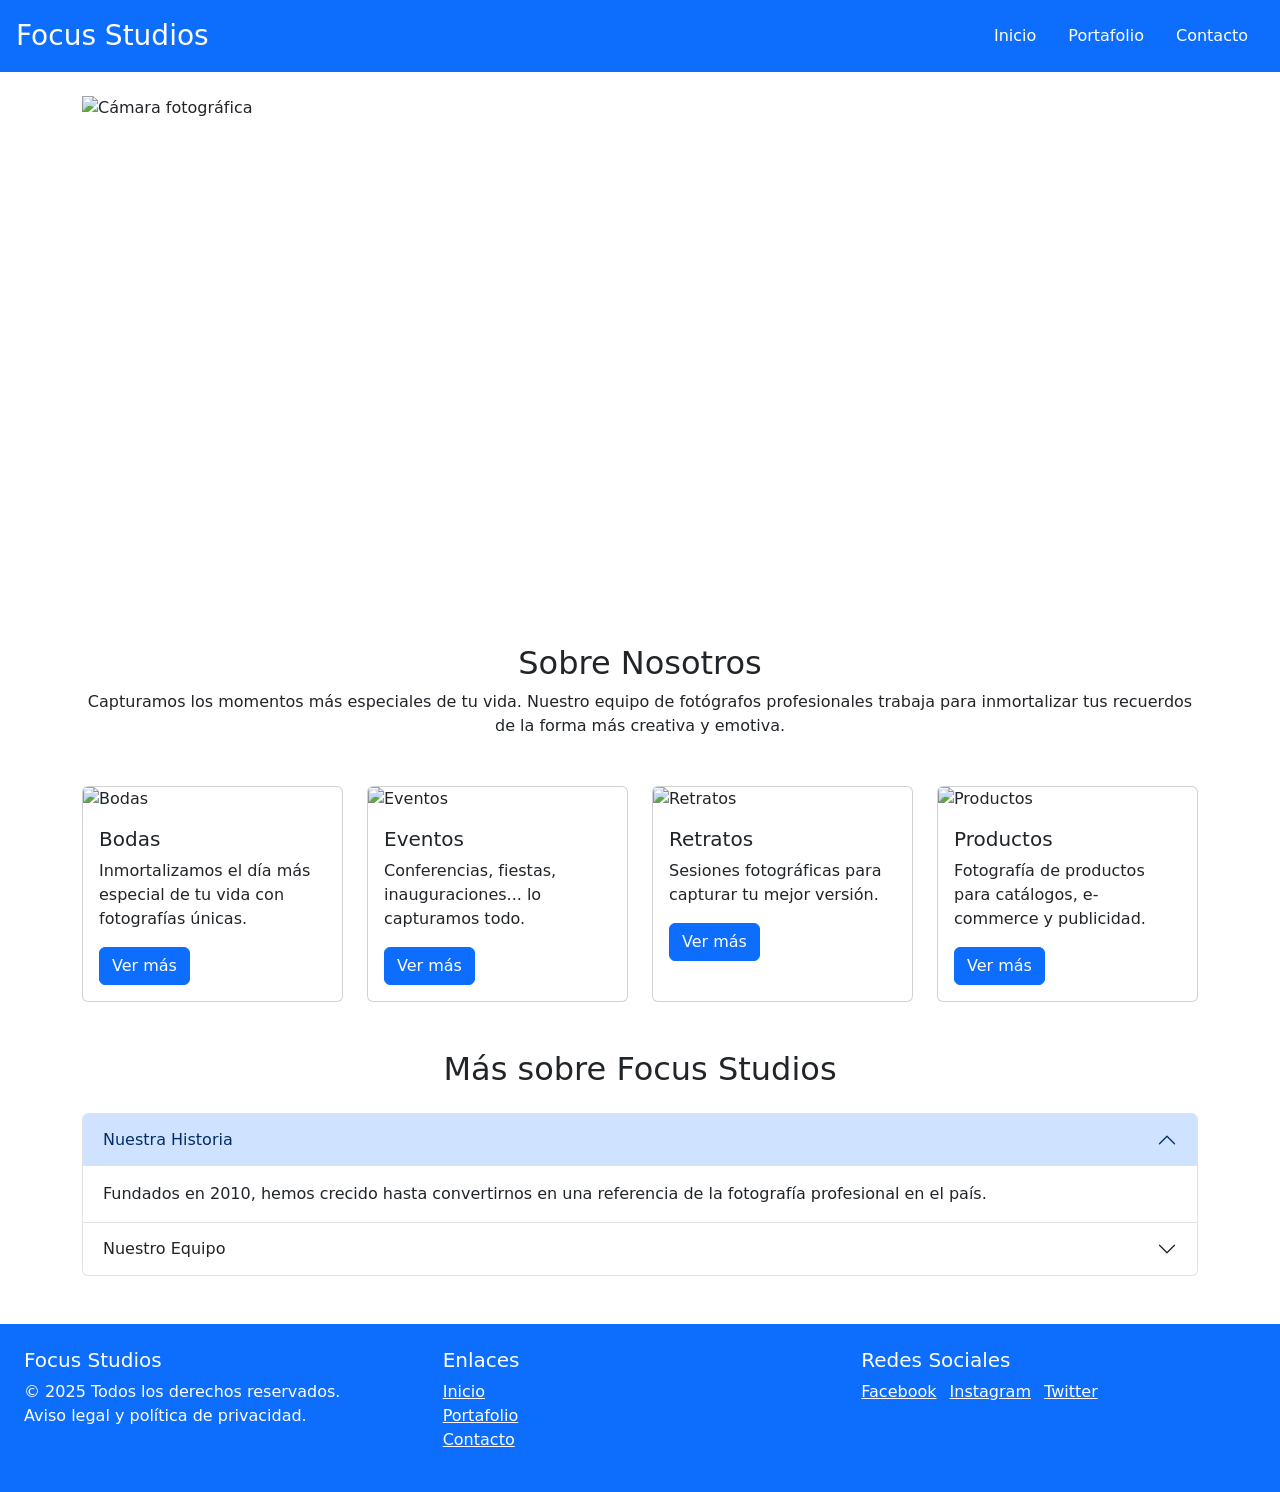
==== index.html @ 732681dc "First commit" ====
<!DOCTYPE html>
<html lang="es">

<head>
  <meta charset="UTF-8">
  <meta name="viewport" content="width=device-width, initial-scale=1.0">
  <title>Focus Studios - Inicio</title>
  <link href="https://cdn.jsdelivr.net/npm/bootstrap@5.3.0/dist/css/bootstrap.min.css" rel="stylesheet">
  <style>
    .carousel-inner img {
      height: 500px;
      object-fit: cover;
    }
  </style>
</head>
<body>

  <!-- Header -->
  <header class="bg-primary text-white p-3 d-flex justify-content-between align-items-center">
    <div class="logo h3 mb-0">Focus Studios</div>
    <nav>
      <ul class="nav">
        <li class="nav-item"><a class="nav-link active text-white" href="index.html">Inicio</a></li>
        <li class="nav-item"><a class="nav-link text-white" href="galeria.html">Portafolio</a></li>
        <li class="nav-item"><a class="nav-link text-white" href="contacto.html">Contacto</a></li>
      </ul>
    </nav>
  </header>

  <!-- Carrusel -->
  <section id="carrusel" class="container my-4">
    <div id="carouselExampleIndicators" class="carousel slide" data-bs-ride="carousel">
      <div class="carousel-indicators">
        <button type="button" data-bs-target="#carouselExampleIndicators" data-bs-slide-to="0" class="active"></button>
        <button type="button" data-bs-target="#carouselExampleIndicators" data-bs-slide-to="1"></button>
        <button type="button" data-bs-target="#carouselExampleIndicators" data-bs-slide-to="2"></button>
        <button type="button" data-bs-target="#carouselExampleIndicators" data-bs-slide-to="3"></button>
        <button type="button" data-bs-target="#carouselExampleIndicators" data-bs-slide-to="4"></button>
      </div>
      <div class="carousel-inner">
        <div class="carousel-item active">
          <img src="https://sybaris.com.mx/wp-content/uploads/2022/07/J9kX3SGR2SB4quScUqDWzR-1140x700.jpg" class="d-block w-100" alt="Cámara fotográfica">
        </div>
        <div class="carousel-item">
          <img src="https://vilaplana.com/wp-content/uploads/2022/06/DX1wpWnWkAALXol-1030x773.jpeg" class="d-block w-100" alt="Boda">
        </div>
        <div class="carousel-item">
          <img src="https://i.promecal.es/IMG/2014/BC1E1EC9-BF02-5C37-B5E5FD10A3285D16.JPG" class="d-block w-100" alt="Retrato">
        </div>
        <div class="carousel-item">
          <img src="https://i.blogs.es/e32e91/trucos-enfocar-fotografia-paisaje-01/450_1000.webp" class="d-block w-100" alt="Paisaje">
        </div>
        <div class="carousel-item">
          <img src="https://grandluxormice.com/es/wp-content/uploads/sites/3/2022/07/Evento-corporativo-e1661944165280-1900x1069.jpg" class="d-block w-100" alt="Evento">
        </div>
      </div>
      <button class="carousel-control-prev" type="button" data-bs-target="#carouselExampleIndicators" data-bs-slide="prev">
        <span class="carousel-control-prev-icon"></span>
      </button>
      <button class="carousel-control-next" type="button" data-bs-target="#carouselExampleIndicators" data-bs-slide="next">
        <span class="carousel-control-next-icon"></span>
      </button>
    </div>
  </section>

  <!-- About Us -->
  <section class="container text-center my-5">
    <h2>Sobre Nosotros</h2>
    <p>Capturamos los momentos más especiales de tu vida. Nuestro equipo de fotógrafos profesionales trabaja para inmortalizar tus recuerdos de la forma más creativa y emotiva.</p>
  </section>

  <!-- Cards -->
  <section id="cards" class="container my-5">
    <div class="row row-cols-1 row-cols-md-4 g-4">
      <div class="col">
        <div class="card h-100">
          <img src="https://luciasecasa.com/wp-content/uploads/2022/06/Galeria-Estudio-Fotografico-2.jpg" class="card-img-top" alt="Bodas">
          <div class="card-body">
            <h5 class="card-title">Bodas</h5>
            <p class="card-text">Inmortalizamos el día más especial de tu vida con fotografías únicas.</p>
            <a href="#" class="btn btn-primary">Ver más</a>
          </div>
        </div>
      </div>
      <div class="col">
        <div class="card h-100">
          <img src="https://library.sportingnews.com/styles/crop_style_16_9_desktop/s3/2023-06/GettyImages-1405136619%281%29.jpg?h=920929c4&itok=7_g0t7nQ" class="card-img-top" alt="Eventos">
          <div class="card-body">
            <h5 class="card-title">Eventos</h5>
            <p class="card-text">Conferencias, fiestas, inauguraciones... lo capturamos todo.</p>
            <a href="#" class="btn btn-primary">Ver más</a>
          </div>
        </div>
      </div>
      <div class="col">
        <div class="card h-100">
          <img src="https://www.phototourbarcelona.com/wp-content/uploads/2018/01/retrato-foto-734x489.jpg" class="card-img-top" alt="Retratos">
          <div class="card-body">
            <h5 class="card-title">Retratos</h5>
            <p class="card-text">Sesiones fotográficas para capturar tu mejor versión.</p>
            <a href="#" class="btn btn-primary">Ver más</a>
          </div>
        </div>
      </div>
      <div class="col">
        <div class="card h-100">
          <img src="https://hellocreatividad.com/app/uploads/2022/03/Foto-de-producto-bodegón-2-1-edited-1.jpg" class="card-img-top" alt="Productos">
          <div class="card-body">
            <h5 class="card-title">Productos</h5>
            <p class="card-text">Fotografía de productos para catálogos, e-commerce y publicidad.</p>
            <a href="#" class="btn btn-primary">Ver más</a>
          </div>
        </div>
      </div>
    </div>
  </section>

  <!-- Elemento Bootstrap a elección: Accordion -->
  <section id="elemento" class="container my-5">
    <h2 class="text-center mb-4">Más sobre Focus Studios</h2>
    <div class="accordion" id="accordionExample">
      <div class="accordion-item">
        <h2 class="accordion-header">
          <button class="accordion-button" type="button" data-bs-toggle="collapse" data-bs-target="#collapseOne">
            Nuestra Historia
          </button>
        </h2>
        <div id="collapseOne" class="accordion-collapse collapse show">
          <div class="accordion-body">
            Fundados en 2010, hemos crecido hasta convertirnos en una referencia de la fotografía profesional en el país.
          </div>
        </div>
      </div>
      <div class="accordion-item">
        <h2 class="accordion-header">
          <button class="accordion-button collapsed" type="button" data-bs-toggle="collapse" data-bs-target="#collapseTwo">
            Nuestro Equipo
          </button>
        </h2>
        <div id="collapseTwo" class="accordion-collapse collapse">
          <div class="accordion-body">
            Contamos con fotógrafos especialistas en bodas, eventos, publicidad y retratos.
          </div>
        </div>
      </div>
    </div>
  </section>

  <!-- Footer -->
  <footer class="bg-primary text-white p-4 mt-5">
    <div class="row">
      <div class="col-md-4">
        <h5>Focus Studios</h5>
        <p>© 2025 Todos los derechos reservados.<br>Aviso legal y política de privacidad.</p>
      </div>
      <div class="col-md-4">
        <h5>Enlaces</h5>
        <ul class="list-unstyled">
          <li><a href="index.html" class="text-white">Inicio</a></li>
          <li><a href="galeria.html" class="text-white">Portafolio</a></li>
          <li><a href="contacto.html" class="text-white">Contacto</a></li>
        </ul>
      </div>
      <div class="col-md-4">
        <h5>Redes Sociales</h5>
        <a href="https://www.facebook.com/" class="text-white me-2">Facebook</a>
        <a href="https://www.instagram.com/" class="text-white me-2">Instagram</a>
        <a href="https://x.com/" class="text-white">Twitter</a>
      </div>
    </div>
  </footer>

  <script src="https://cdn.jsdelivr.net/npm/bootstrap@5.3.0/dist/js/bootstrap.bundle.min.js"></script>
</body>
</html>
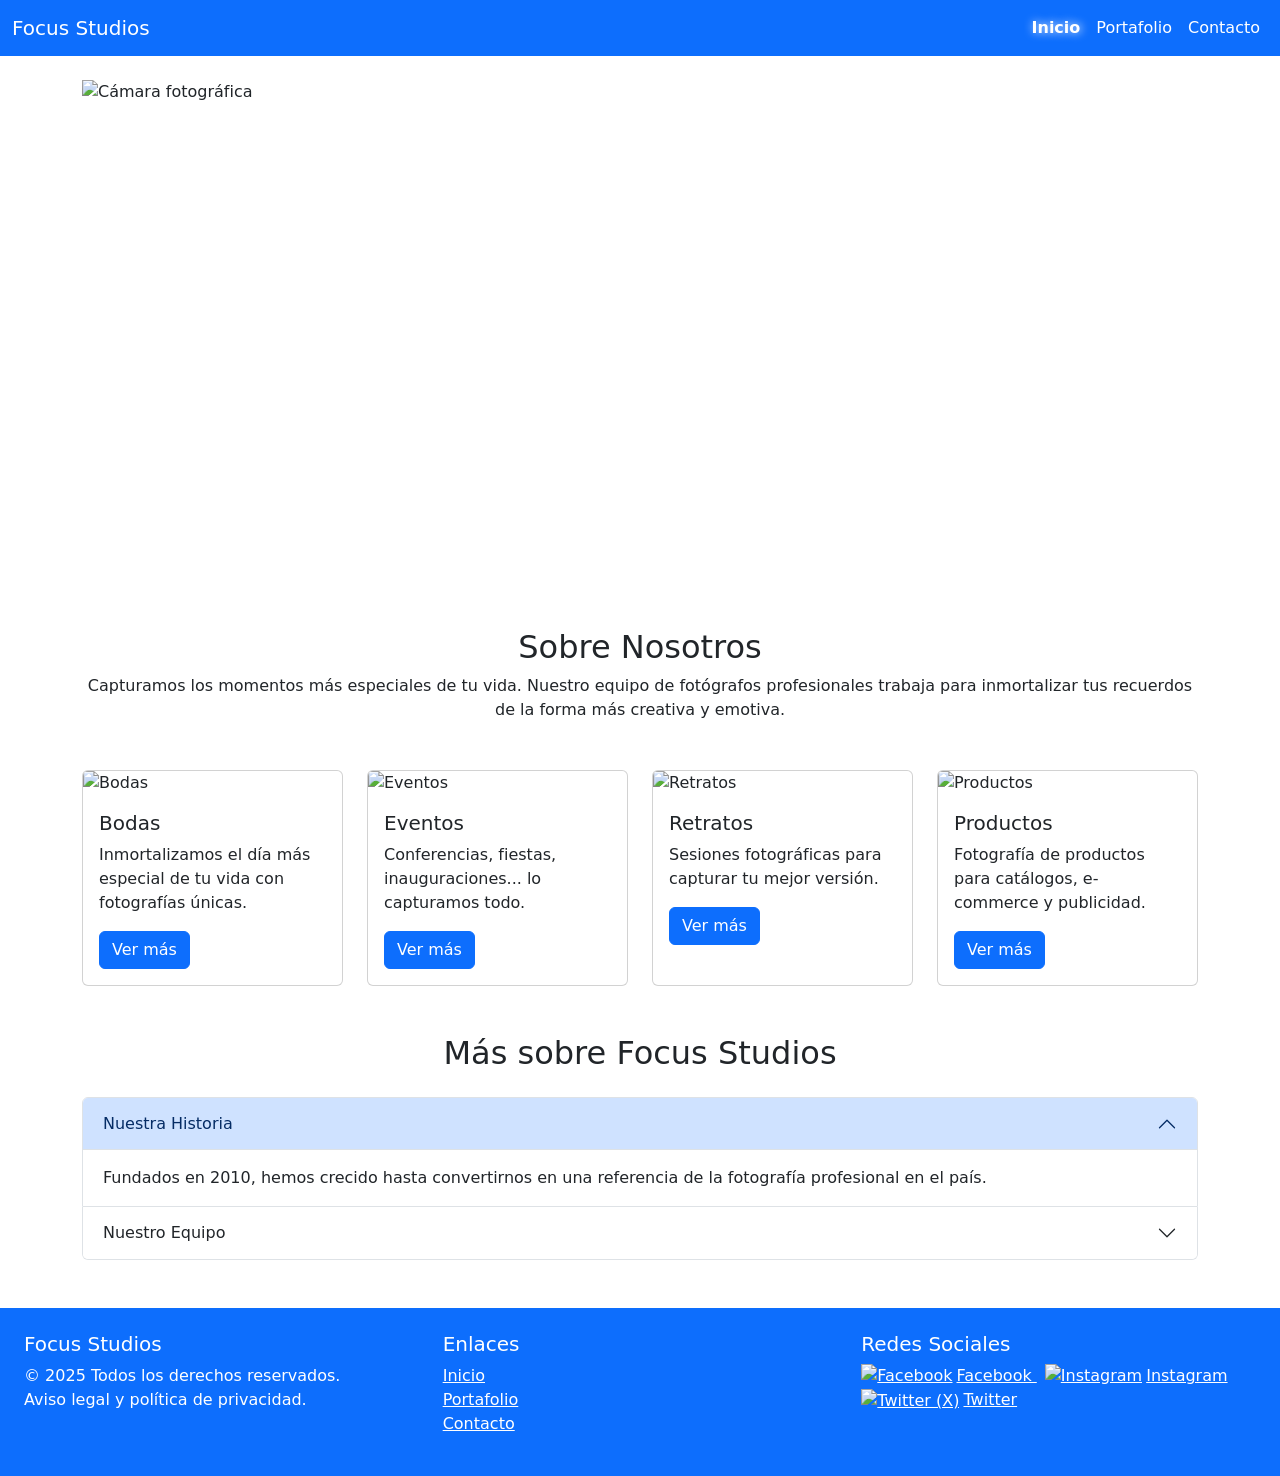
==== commit 28cfe2c8: "Add files via upload" ====
--- a/index.html
+++ b/index.html
@@ -6,29 +6,41 @@
   <meta name="viewport" content="width=device-width, initial-scale=1.0">
   <title>Focus Studios - Inicio</title>
   <link href="https://cdn.jsdelivr.net/npm/bootstrap@5.3.0/dist/css/bootstrap.min.css" rel="stylesheet">
+  <link rel="stylesheet" href="/CSS/styles.css">
   <style>
-    .carousel-inner img {
-      height: 500px;
-      object-fit: cover;
-    }
+
   </style>
 </head>
 <body>
 
-  <!-- Header -->
-  <header class="bg-primary text-white p-3 d-flex justify-content-between align-items-center">
-    <div class="logo h3 mb-0">Focus Studios</div>
-    <nav>
-      <ul class="nav">
-        <li class="nav-item"><a class="nav-link active text-white" href="index.html">Inicio</a></li>
-        <li class="nav-item"><a class="nav-link text-white" href="galeria.html">Portafolio</a></li>
-        <li class="nav-item"><a class="nav-link text-white" href="contacto.html">Contacto</a></li>
-      </ul>
-    </nav>
+<header>
+  <nav class="navbar navbar-expand-lg navbar-dark bg-primary">
+    <div class="container-fluid">
+      <a class="navbar-brand" href="#">Focus Studios</a>
+      <button class="navbar-toggler" type="button" data-bs-toggle="collapse" data-bs-target="#navbarNav"
+        aria-controls="navbarNav" aria-expanded="false" aria-label="Toggle navigation">
+        <span class="navbar-toggler-icon"></span>
+      </button>
+      <div class="collapse navbar-collapse justify-content-end" id="navbarNav">
+        <ul class="navbar-nav">
+          <li class="nav-item">
+            <a class="nav-link text-white nav-activa" href="/index.html">Inicio</a>
+          </li>
+          <li class="nav-item">
+            <a class="nav-link text-white" href="/views/galeria.html">Portafolio</a>
+          </li>
+          <li class="nav-item">
+            <a class="nav-link text-white" href="/views/contacto.html">Contacto</a>
+          </li>
+        </ul>
+      </div>
+    </div>
+  </nav>
+  
   </header>
 
-  <!-- Carrusel -->
-  <section id="carrusel" class="container my-4">
+  <section id="carrusel" class="container my-4 d-none d-sm-block">
+    <h2 class="visually-hidden">Carrusel de imágenes</h2>
     <div id="carouselExampleIndicators" class="carousel slide" data-bs-ride="carousel">
       <div class="carousel-indicators">
         <button type="button" data-bs-target="#carouselExampleIndicators" data-bs-slide-to="0" class="active"></button>
@@ -37,7 +49,7 @@
         <button type="button" data-bs-target="#carouselExampleIndicators" data-bs-slide-to="3"></button>
         <button type="button" data-bs-target="#carouselExampleIndicators" data-bs-slide-to="4"></button>
       </div>
-      <div class="carousel-inner">
+      <div class="carousel-inner d-none d-sm-block">
         <div class="carousel-item active">
           <img src="https://sybaris.com.mx/wp-content/uploads/2022/07/J9kX3SGR2SB4quScUqDWzR-1140x700.jpg" class="d-block w-100" alt="Cámara fotográfica">
         </div>
@@ -63,13 +75,11 @@
     </div>
   </section>
 
-  <!-- About Us -->
   <section class="container text-center my-5">
     <h2>Sobre Nosotros</h2>
     <p>Capturamos los momentos más especiales de tu vida. Nuestro equipo de fotógrafos profesionales trabaja para inmortalizar tus recuerdos de la forma más creativa y emotiva.</p>
   </section>
 
-  <!-- Cards -->
   <section id="cards" class="container my-5">
     <div class="row row-cols-1 row-cols-md-4 g-4">
       <div class="col">
@@ -104,7 +114,7 @@
       </div>
       <div class="col">
         <div class="card h-100">
-          <img src="https://hellocreatividad.com/app/uploads/2022/03/Foto-de-producto-bodegón-2-1-edited-1.jpg" class="card-img-top" alt="Productos">
+          <img src="https://i.ytimg.com/vi/tSjXMwH4i6U/maxresdefault.jpg" class="card-img-top" alt="Productos">
           <div class="card-body">
             <h5 class="card-title">Productos</h5>
             <p class="card-text">Fotografía de productos para catálogos, e-commerce y publicidad.</p>
@@ -115,7 +125,6 @@
     </div>
   </section>
 
-  <!-- Elemento Bootstrap a elección: Accordion -->
   <section id="elemento" class="container my-5">
     <h2 class="text-center mb-4">Más sobre Focus Studios</h2>
     <div class="accordion" id="accordionExample">
@@ -146,7 +155,6 @@
     </div>
   </section>
 
-  <!-- Footer -->
   <footer class="bg-primary text-white p-4 mt-5">
     <div class="row">
       <div class="col-md-4">
@@ -163,9 +171,16 @@
       </div>
       <div class="col-md-4">
         <h5>Redes Sociales</h5>
-        <a href="https://www.facebook.com/" class="text-white me-2">Facebook</a>
-        <a href="https://www.instagram.com/" class="text-white me-2">Instagram</a>
-        <a href="https://x.com/" class="text-white">Twitter</a>
+        <a href="https://www.facebook.com/" class="text-white me-2" target="_blank">
+          <img src="https://cdn-icons-png.flaticon.com/24/733/733547.png" alt="Facebook" class="me-1">Facebook
+        </a>
+        <a href="https://www.instagram.com/" class="text-white me-2" target="_blank">
+          <img src="https://cdn-icons-png.flaticon.com/24/733/733558.png" alt="Instagram" class="me-1">Instagram
+        </a>
+        <a href="https://x.com/" class="text-white" target="_blank">
+          <img src="https://cdn-icons-png.flaticon.com/24/5968/5968958.png" alt="Twitter (X)" class="me-1">Twitter
+        </a>
+        
       </div>
     </div>
   </footer>
--- a/CSS/styles.css
+++ b/CSS/styles.css
@@ -0,0 +1,26 @@
+.mapa {
+    width: 100%;
+    height: 400px;
+    border: 0;
+}
+
+
+.gallery-img {
+    width: 100%;
+    height: 250px;
+    object-fit: cover;
+    transition: transform 0.3s ease;
+}
+
+.gallery-img:hover {
+    transform: scale(1.05);
+}
+
+.carousel-inner img {
+    height: 500px;
+    object-fit: cover;
+}
+.nav-activa {
+    font-weight: bolder !important;
+    text-shadow: rgb(255, 255, 255) 1px 0 10px;
+}
